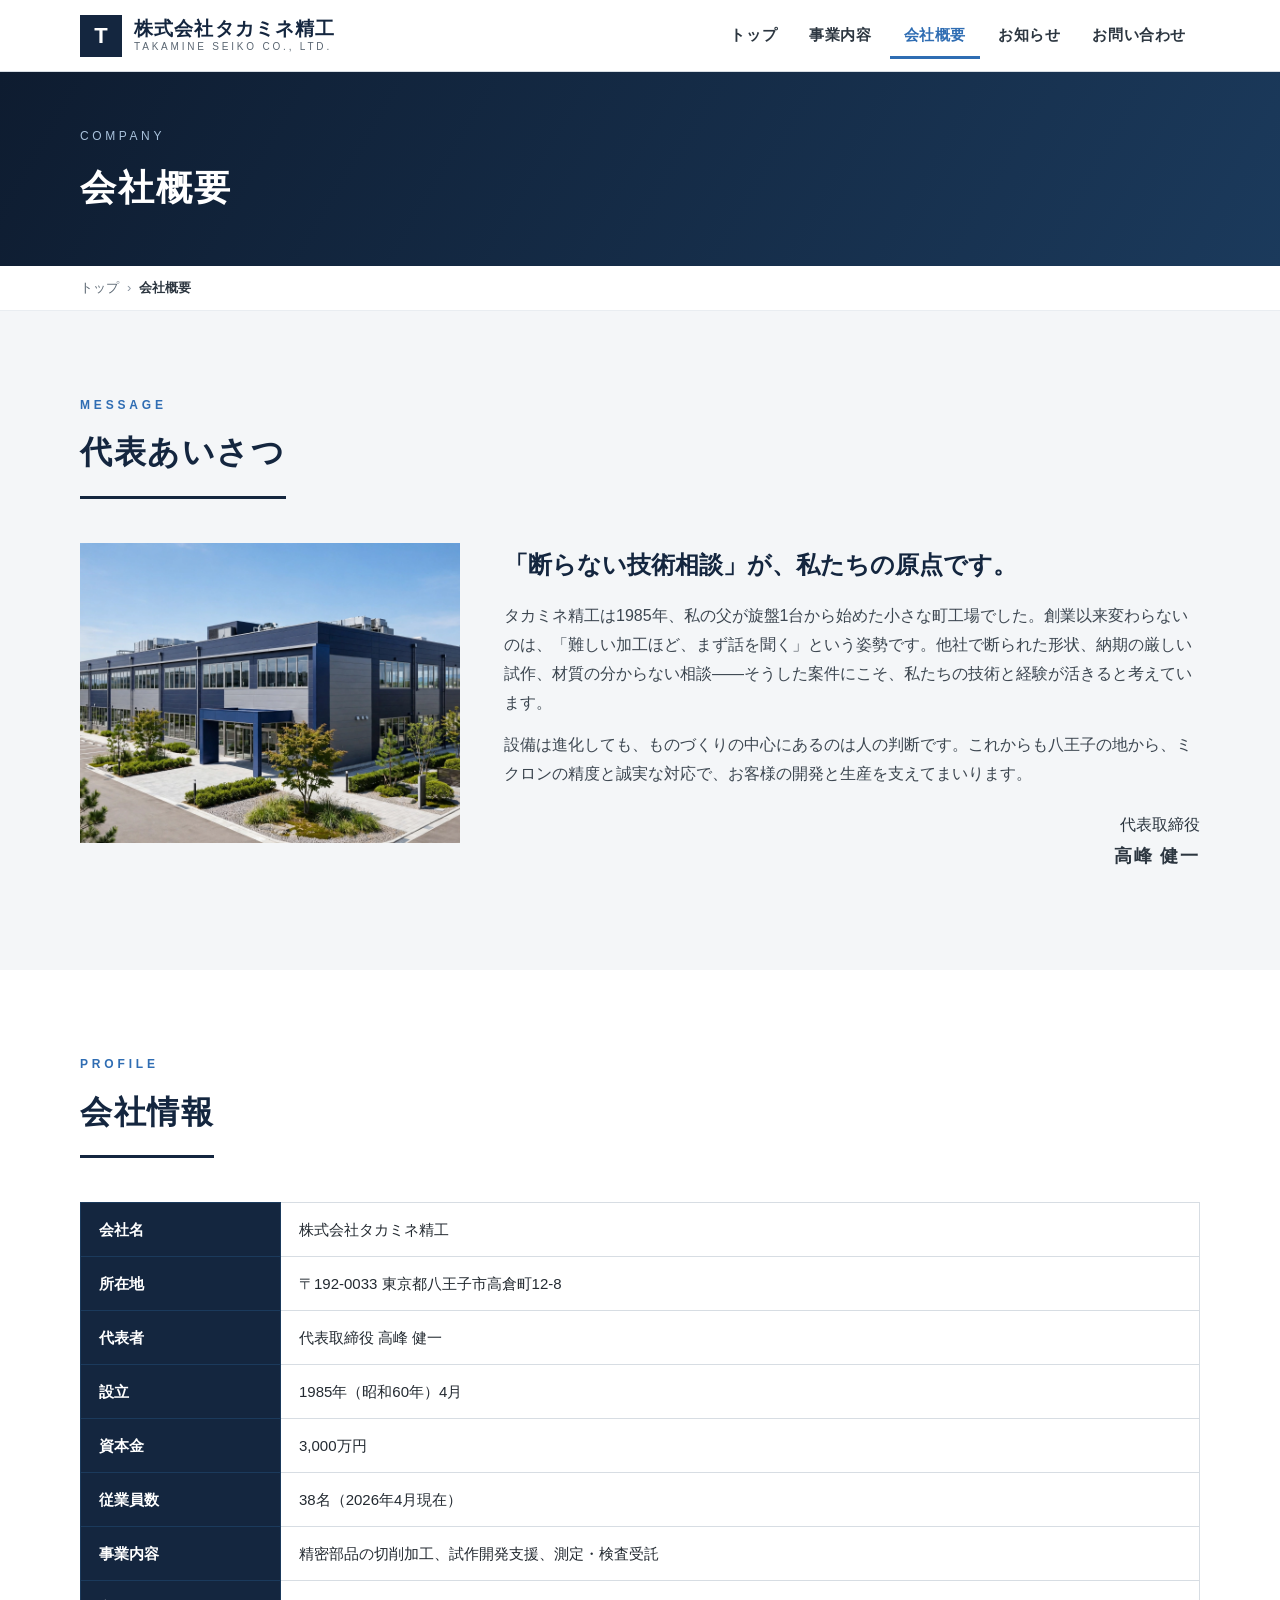
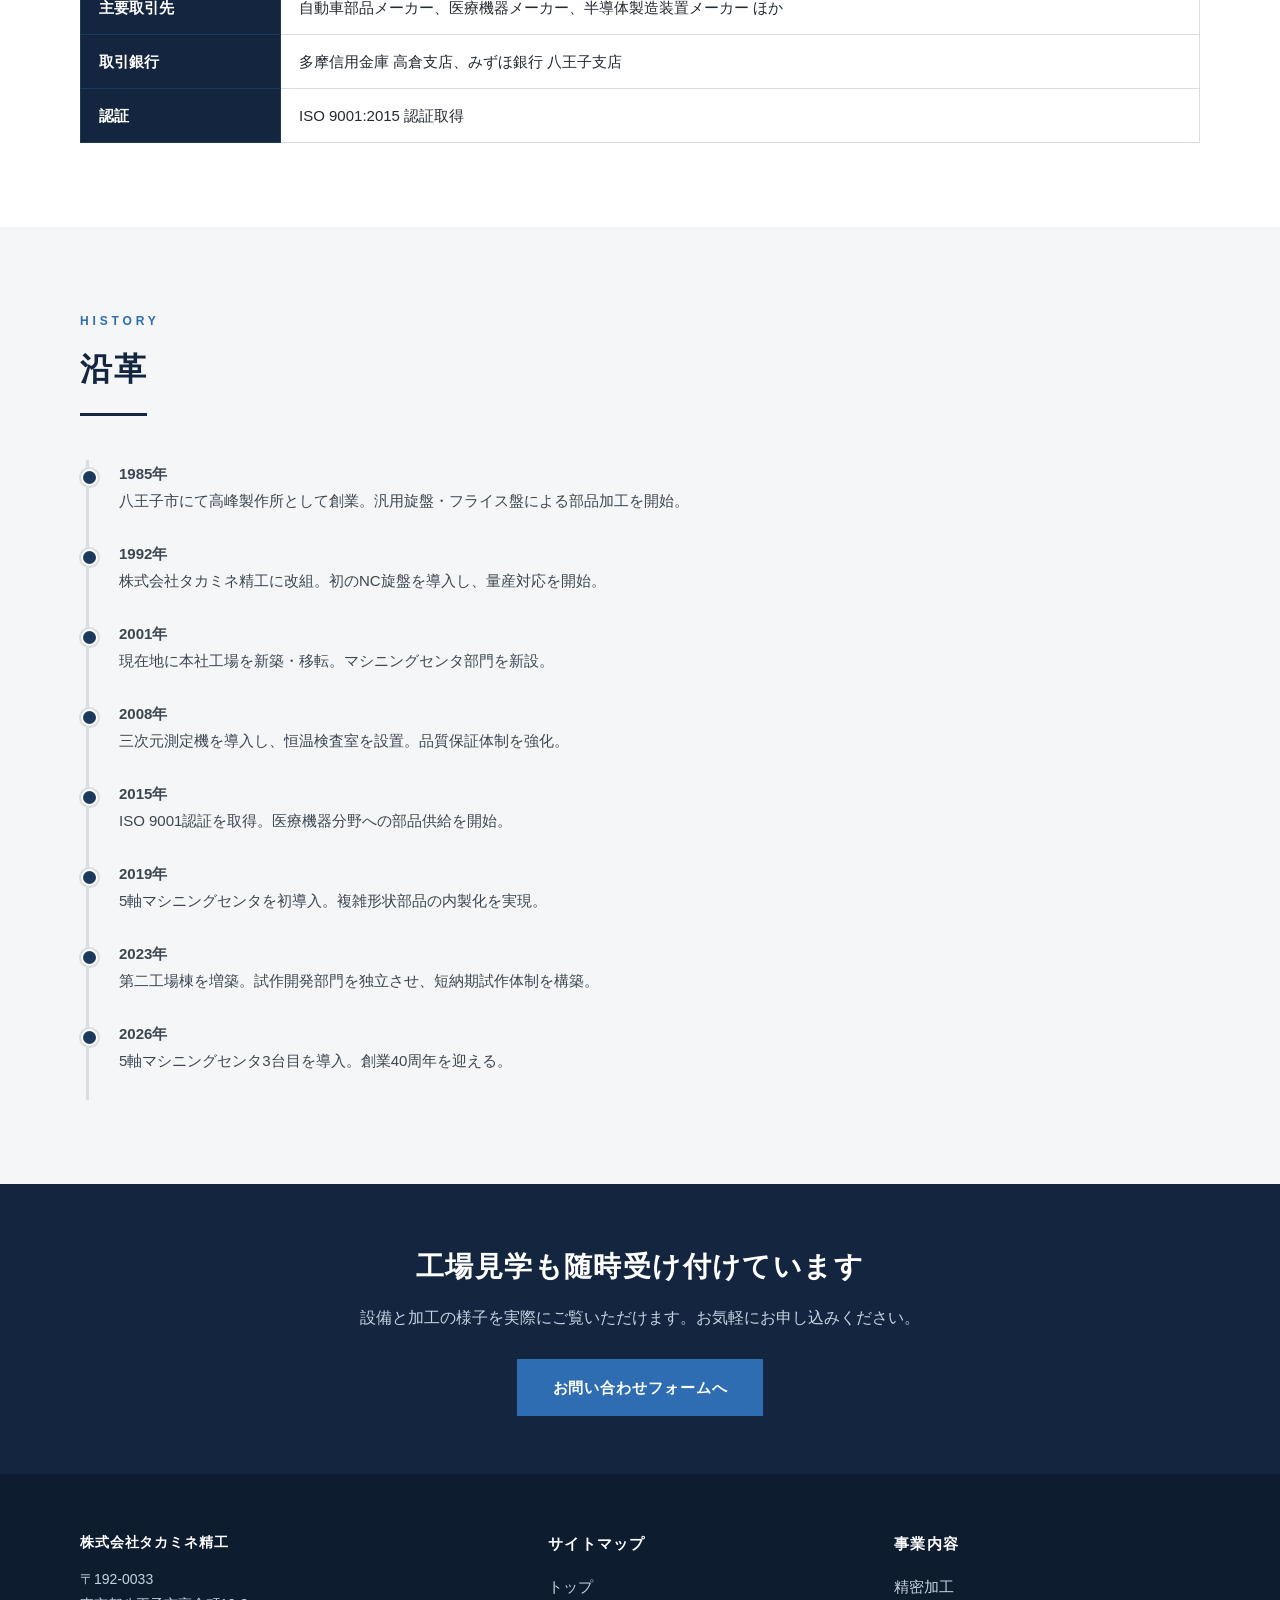
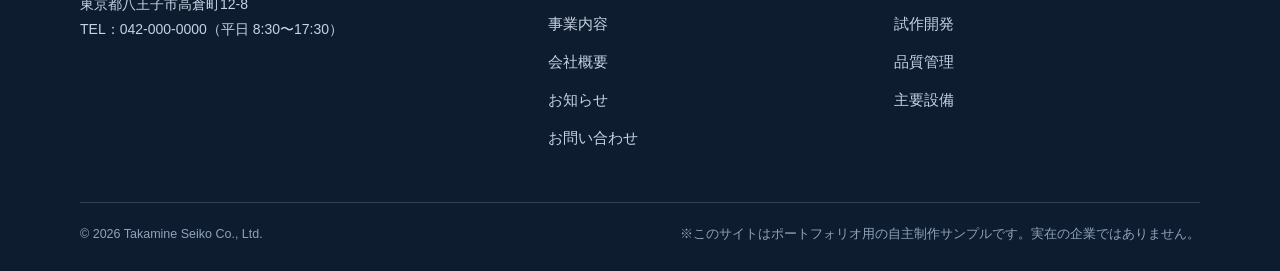
==== about.html @ 19e18044 "株式会社タカミネ精工 コーポレートサイト サンプル（ポートフォリオ用・架空企業）" ====
<!DOCTYPE html>
<html lang="ja">
<head>
<meta charset="UTF-8">
<meta name="viewport" content="width=device-width, initial-scale=1.0">
<title>会社概要｜株式会社タカミネ精工</title>
<meta name="description" content="株式会社タカミネ精工の会社概要。会社情報、代表あいさつ、沿革をご紹介します。">
<link rel="stylesheet" href="style.css">
</head>
<body>

<header class="site-header">
  <div class="header-inner">
    <a class="logo" href="index.html">
      <span class="logo-mark">T</span>
      <span class="logo-text">
        <span class="logo-name">株式会社タカミネ精工</span>
        <span class="logo-sub">TAKAMINE SEIKO CO., LTD.</span>
      </span>
    </a>
    <button class="nav-toggle" type="button" aria-label="メニューを開閉" aria-expanded="false" aria-controls="global-nav">
      <span></span><span></span><span></span>
    </button>
    <nav class="global-nav" id="global-nav" aria-label="グローバルナビゲーション">
      <ul class="nav-list">
        <li><a href="index.html">トップ</a></li>
        <li><a href="business.html">事業内容</a></li>
        <li><a href="about.html" class="is-current" aria-current="page">会社概要</a></li>
        <li><a href="news.html">お知らせ</a></li>
        <li><a href="contact.html">お問い合わせ</a></li>
      </ul>
    </nav>
  </div>
</header>

<main>
  <section class="page-hero">
    <div class="container">
      <p class="page-label">COMPANY</p>
      <h1>会社概要</h1>
    </div>
  </section>
  <nav class="breadcrumb" aria-label="パンくずリスト">
    <div class="container">
      <ol>
        <li><a href="index.html">トップ</a></li>
        <li><span aria-current="page">会社概要</span></li>
      </ol>
    </div>
  </nav>

  <!-- 代表あいさつ -->
  <section class="section">
    <div class="container">
      <div class="section-head fade-in">
        <span class="section-label">MESSAGE</span>
        <h2 class="section-title">代表あいさつ</h2>
      </div>
      <div class="greeting fade-in">
        <img src="assets/factory-exterior.webp" alt="株式会社タカミネ精工 本社工場の外観">
        <div>
          <h2>「断らない技術相談」が、私たちの原点です。</h2>
          <p>タカミネ精工は1985年、私の父が旋盤1台から始めた小さな町工場でした。創業以来変わらないのは、「難しい加工ほど、まず話を聞く」という姿勢です。他社で断られた形状、納期の厳しい試作、材質の分からない相談——そうした案件にこそ、私たちの技術と経験が活きると考えています。</p>
          <p>設備は進化しても、ものづくりの中心にあるのは人の判断です。これからも八王子の地から、ミクロンの精度と誠実な対応で、お客様の開発と生産を支えてまいります。</p>
          <p class="sign">代表取締役<br><strong>高峰 健一</strong></p>
        </div>
      </div>
    </div>
  </section>

  <!-- 会社情報 -->
  <section class="section section-white">
    <div class="container">
      <div class="section-head fade-in">
        <span class="section-label">PROFILE</span>
        <h2 class="section-title">会社情報</h2>
      </div>
      <table class="data-table info-table fade-in">
        <tbody>
          <tr><th scope="row">会社名</th><td>株式会社タカミネ精工</td></tr>
          <tr><th scope="row">所在地</th><td>〒192-0033 東京都八王子市高倉町12-8</td></tr>
          <tr><th scope="row">代表者</th><td>代表取締役 高峰 健一</td></tr>
          <tr><th scope="row">設立</th><td>1985年（昭和60年）4月</td></tr>
          <tr><th scope="row">資本金</th><td>3,000万円</td></tr>
          <tr><th scope="row">従業員数</th><td>38名（2026年4月現在）</td></tr>
          <tr><th scope="row">事業内容</th><td>精密部品の切削加工、試作開発支援、測定・検査受託</td></tr>
          <tr><th scope="row">主要取引先</th><td>自動車部品メーカー、医療機器メーカー、半導体製造装置メーカー ほか</td></tr>
          <tr><th scope="row">取引銀行</th><td>多摩信用金庫 高倉支店、みずほ銀行 八王子支店</td></tr>
          <tr><th scope="row">認証</th><td>ISO 9001:2015 認証取得</td></tr>
        </tbody>
      </table>
    </div>
  </section>

  <!-- 沿革 -->
  <section class="section">
    <div class="container">
      <div class="section-head fade-in">
        <span class="section-label">HISTORY</span>
        <h2 class="section-title">沿革</h2>
      </div>
      <div class="timeline fade-in">
        <div class="timeline-item">
          <p class="timeline-year">1985年</p>
          <p>八王子市にて高峰製作所として創業。汎用旋盤・フライス盤による部品加工を開始。</p>
        </div>
        <div class="timeline-item">
          <p class="timeline-year">1992年</p>
          <p>株式会社タカミネ精工に改組。初のNC旋盤を導入し、量産対応を開始。</p>
        </div>
        <div class="timeline-item">
          <p class="timeline-year">2001年</p>
          <p>現在地に本社工場を新築・移転。マシニングセンタ部門を新設。</p>
        </div>
        <div class="timeline-item">
          <p class="timeline-year">2008年</p>
          <p>三次元測定機を導入し、恒温検査室を設置。品質保証体制を強化。</p>
        </div>
        <div class="timeline-item">
          <p class="timeline-year">2015年</p>
          <p>ISO 9001認証を取得。医療機器分野への部品供給を開始。</p>
        </div>
        <div class="timeline-item">
          <p class="timeline-year">2019年</p>
          <p>5軸マシニングセンタを初導入。複雑形状部品の内製化を実現。</p>
        </div>
        <div class="timeline-item">
          <p class="timeline-year">2023年</p>
          <p>第二工場棟を増築。試作開発部門を独立させ、短納期試作体制を構築。</p>
        </div>
        <div class="timeline-item">
          <p class="timeline-year">2026年</p>
          <p>5軸マシニングセンタ3台目を導入。創業40周年を迎える。</p>
        </div>
      </div>
    </div>
  </section>

  <section class="cta-band">
    <div class="container fade-in">
      <h2>工場見学も随時受け付けています</h2>
      <p>設備と加工の様子を実際にご覧いただけます。お気軽にお申し込みください。</p>
      <a class="btn btn-primary" href="contact.html">お問い合わせフォームへ</a>
    </div>
  </section>
</main>

<footer class="site-footer">
  <div class="container">
    <div class="footer-inner">
      <div>
        <p class="footer-logo">株式会社タカミネ精工</p>
        <p>〒192-0033<br>東京都八王子市高倉町12-8<br>TEL：042-000-0000（平日 8:30〜17:30）</p>
      </div>
      <div>
        <h3>サイトマップ</h3>
        <ul class="footer-sitemap">
          <li><a href="index.html">トップ</a></li>
          <li><a href="business.html">事業内容</a></li>
          <li><a href="about.html">会社概要</a></li>
          <li><a href="news.html">お知らせ</a></li>
          <li><a href="contact.html">お問い合わせ</a></li>
        </ul>
      </div>
      <div>
        <h3>事業内容</h3>
        <ul class="footer-sitemap">
          <li><a href="business.html#machining">精密加工</a></li>
          <li><a href="business.html#prototype">試作開発</a></li>
          <li><a href="business.html#quality">品質管理</a></li>
          <li><a href="business.html#equipment">主要設備</a></li>
        </ul>
      </div>
    </div>
    <div class="footer-bottom">
      <span>© <span id="copyright-year">2026</span> Takamine Seiko Co., Ltd.</span>
      <span>※このサイトはポートフォリオ用の自主制作サンプルです。実在の企業ではありません。</span>
    </div>
  </div>
</footer>

<script src="script.js"></script>
</body>
</html>
---- style.css ----
/* ============================================================
   株式会社タカミネ精工 コーポレートサイト（サンプル）
   共通スタイルシート — ネイビー×グレーのB2Bコーポレートデザイン
   ============================================================ */
:root {
  --navy-900: #0e1c30;
  --navy-800: #14263f;
  --navy-700: #1b3a5c;
  --navy-600: #26507c;
  --steel-500: #5a6672;
  --steel-400: #8a94a0;
  --steel-200: #d7dde3;
  --steel-100: #e9edf1;
  --bg: #f4f6f8;
  --white: #ffffff;
  --accent: #2f6db3;
  --accent-dark: #245a94;
  --error: #b3261e;
  --header-h: 72px;
  --max-w: 1120px;
}

* { margin: 0; padding: 0; box-sizing: border-box; }

html { scroll-behavior: smooth; }

body {
  font-family: "Hiragino Kaku Gothic ProN", "Hiragino Sans", "Noto Sans JP", "Yu Gothic", Meiryo, sans-serif;
  color: #232a31;
  background: var(--bg);
  line-height: 1.8;
  font-size: 16px;
  padding-top: var(--header-h);
}

img { max-width: 100%; display: block; }
a { color: var(--accent); text-decoration: none; }
a:hover { text-decoration: underline; }
ul { list-style: none; }

.container {
  width: min(var(--max-w), 100% - 40px);
  margin-inline: auto;
}

/* ---------- ヘッダー ---------- */
.site-header {
  position: fixed;
  inset: 0 0 auto 0;
  height: var(--header-h);
  background: rgba(255, 255, 255, 0.97);
  border-bottom: 1px solid var(--steel-200);
  z-index: 100;
  transition: box-shadow 0.25s ease;
}
.site-header.is-scrolled { box-shadow: 0 4px 18px rgba(14, 28, 48, 0.14); }

.header-inner {
  width: min(var(--max-w), 100% - 40px);
  margin-inline: auto;
  height: 100%;
  display: flex;
  align-items: center;
  justify-content: space-between;
  gap: 24px;
}

.logo { display: flex; align-items: center; gap: 12px; color: var(--navy-800); }
.logo:hover { text-decoration: none; }
.logo-mark {
  width: 42px; height: 42px; flex: none;
  background: var(--navy-800);
  color: #fff;
  display: grid; place-items: center;
  font-size: 22px; font-weight: 700;
  letter-spacing: 0;
}
.logo-text { line-height: 1.25; }
.logo-name { font-size: 19px; font-weight: 700; letter-spacing: 0.06em; display: block; }
.logo-sub { font-size: 10px; letter-spacing: 0.28em; color: var(--steel-500); display: block; }

.global-nav .nav-list { display: flex; gap: 4px; }
.global-nav a {
  display: block;
  padding: 8px 14px;
  color: #2c3640;
  font-size: 15px;
  font-weight: 600;
  letter-spacing: 0.04em;
  border-bottom: 3px solid transparent;
}
.global-nav a:hover { text-decoration: none; color: var(--accent); }
.global-nav a.is-current { color: var(--accent); border-bottom-color: var(--accent); }

.nav-toggle {
  display: none;
  width: 44px; height: 44px;
  background: none; border: 1px solid var(--steel-200);
  cursor: pointer;
  position: relative;
}
.nav-toggle span {
  position: absolute; left: 11px; right: 11px; height: 2px;
  background: var(--navy-800);
  transition: transform 0.25s ease, opacity 0.2s ease, top 0.25s ease;
}
.nav-toggle span:nth-child(1) { top: 14px; }
.nav-toggle span:nth-child(2) { top: 21px; }
.nav-toggle span:nth-child(3) { top: 28px; }
.nav-toggle[aria-expanded="true"] span:nth-child(1) { top: 21px; transform: rotate(45deg); }
.nav-toggle[aria-expanded="true"] span:nth-child(2) { opacity: 0; }
.nav-toggle[aria-expanded="true"] span:nth-child(3) { top: 21px; transform: rotate(-45deg); }

/* ---------- ヒーロー（トップ） ---------- */
.hero {
  position: relative;
  color: #fff;
  background: var(--navy-900);
}
.hero-bg {
  position: absolute; inset: 0;
  width: 100%; height: 100%;
  object-fit: cover;
  opacity: 0.55;
}
.hero::after {
  content: "";
  position: absolute; inset: 0;
  background: linear-gradient(100deg, rgba(14, 28, 48, 0.88) 30%, rgba(14, 28, 48, 0.35) 75%);
}
.hero-inner {
  position: relative; z-index: 1;
  padding: 104px 0 96px;
}
.hero-label {
  display: inline-block;
  font-size: 12px; letter-spacing: 0.3em;
  border: 1px solid rgba(255, 255, 255, 0.55);
  padding: 5px 14px;
  margin-bottom: 26px;
}
.hero h1 {
  font-size: clamp(30px, 5vw, 48px);
  line-height: 1.45;
  letter-spacing: 0.05em;
  font-weight: 700;
  margin-bottom: 22px;
}
.hero p { max-width: 620px; color: #dbe4ee; margin-bottom: 36px; }

/* ---------- ページヒーロー（下層） ---------- */
.page-hero {
  background: linear-gradient(120deg, var(--navy-900), var(--navy-700));
  color: #fff;
  padding: 54px 0 46px;
}
.page-hero .page-label { font-size: 12px; letter-spacing: 0.3em; color: #a9c2dc; margin-bottom: 8px; }
.page-hero h1 { font-size: clamp(26px, 4vw, 36px); letter-spacing: 0.06em; }

.breadcrumb {
  background: var(--white);
  border-bottom: 1px solid var(--steel-100);
  font-size: 13px;
  color: var(--steel-500);
}
.breadcrumb ol {
  list-style: none;
  display: flex; flex-wrap: wrap; gap: 8px;
  padding: 10px 0;
}
.breadcrumb li + li::before { content: "›"; margin-right: 8px; color: var(--steel-400); }
.breadcrumb a { color: var(--steel-500); }
.breadcrumb [aria-current] { color: #2c3640; font-weight: 600; }

/* ---------- ボタン ---------- */
.btn {
  display: inline-block;
  padding: 13px 34px;
  font-size: 15px; font-weight: 700; letter-spacing: 0.06em;
  border: 2px solid transparent;
  transition: background 0.2s ease, color 0.2s ease;
}
.btn:hover { text-decoration: none; }
.btn-primary { background: var(--accent); color: #fff; }
.btn-primary:hover { background: var(--accent-dark); }
.btn-ghost { border-color: rgba(255, 255, 255, 0.8); color: #fff; margin-left: 12px; }
.btn-ghost:hover { background: rgba(255, 255, 255, 0.14); }
.btn-navy { background: var(--navy-800); color: #fff; }
.btn-navy:hover { background: var(--navy-700); }

/* ---------- セクション ---------- */
.section { padding: 84px 0; }
.section-white { background: var(--white); }
.section-head { margin-bottom: 44px; }
.section-label {
  font-size: 12px; letter-spacing: 0.32em;
  color: var(--accent); font-weight: 700;
  display: block; margin-bottom: 8px;
}
.section-title {
  font-size: clamp(24px, 3.4vw, 32px);
  letter-spacing: 0.05em;
  color: var(--navy-800);
  padding-bottom: 14px;
  border-bottom: 3px solid var(--navy-800);
  display: inline-block;
}
.section-lead { margin-top: 20px; color: #3c4650; max-width: 760px; }

/* ---------- カード ---------- */
.cards { display: grid; grid-template-columns: repeat(3, 1fr); gap: 26px; }
.card {
  background: var(--white);
  border: 1px solid var(--steel-200);
  overflow: hidden;
}
.section-white .card { background: var(--bg); }
.card img { width: 100%; height: 190px; object-fit: cover; }
.card-body { padding: 24px 24px 28px; }
.card-body h3 { font-size: 18px; color: var(--navy-800); margin-bottom: 10px; letter-spacing: 0.04em; }
.card-body p { font-size: 14.5px; color: #3c4650; }
.card-link { display: inline-block; margin-top: 16px; font-weight: 700; font-size: 14px; }

/* ---------- 強み ---------- */
.strength-list { display: grid; grid-template-columns: repeat(3, 1fr); gap: 26px; counter-reset: strength; }
.strength-item {
  background: var(--white);
  border-top: 4px solid var(--navy-700);
  padding: 30px 26px;
}
.strength-num {
  font-size: 30px; font-weight: 700; color: var(--steel-200);
  line-height: 1; display: block; margin-bottom: 14px;
  font-family: "Helvetica Neue", Arial, sans-serif;
}
.strength-item h3 { font-size: 18px; color: var(--navy-800); margin-bottom: 10px; }
.strength-item p { font-size: 14.5px; color: #3c4650; }

/* ---------- お知らせ ---------- */
.news-list { background: var(--white); border: 1px solid var(--steel-200); }
.news-item {
  display: flex; align-items: baseline; gap: 18px;
  padding: 18px 24px;
  border-bottom: 1px solid var(--steel-100);
}
.news-item:last-child { border-bottom: none; }
.news-date { font-size: 14px; color: var(--steel-500); white-space: nowrap; font-variant-numeric: tabular-nums; }
.tag {
  flex: none;
  font-size: 11.5px; font-weight: 700; letter-spacing: 0.05em;
  padding: 2px 10px;
  color: #fff; background: var(--steel-500);
  text-align: center; min-width: 76px;
}
.tag-product { background: var(--navy-600); }
.tag-event { background: #4c7a5b; }
.tag-recruit { background: #96762e; }
.news-item a { color: #232a31; font-size: 15px; }
.news-item a:hover { color: var(--accent); }
.more-link { text-align: right; margin-top: 18px; font-weight: 700; font-size: 14.5px; }

/* ---------- 表 ---------- */
.data-table {
  width: 100%;
  border-collapse: collapse;
  background: var(--white);
  font-size: 15px;
}
.data-table th, .data-table td {
  border: 1px solid var(--steel-200);
  padding: 13px 18px;
  text-align: left;
  vertical-align: top;
}
.data-table th { background: var(--steel-100); color: var(--navy-800); font-weight: 700; white-space: nowrap; }
.info-table th { width: 200px; background: var(--navy-800); color: #fff; border-color: var(--navy-700); }
.info-table td { border-color: var(--steel-200); }

/* ---------- 事業ブロック ---------- */
.business-block {
  display: grid; grid-template-columns: 1fr 1fr; gap: 44px;
  align-items: center;
  margin-bottom: 72px;
}
.business-block:last-of-type { margin-bottom: 0; }
.business-block.reverse .business-media { order: 2; }
.business-media img { width: 100%; height: 320px; object-fit: cover; }
.business-body .biz-label { font-size: 12px; letter-spacing: 0.3em; color: var(--accent); font-weight: 700; }
.business-body h2 { font-size: 26px; color: var(--navy-800); margin: 8px 0 16px; letter-spacing: 0.04em; }
.business-body p { color: #3c4650; margin-bottom: 16px; }
.biz-points li {
  padding-left: 22px; position: relative; font-size: 15px; margin-bottom: 6px;
}
.biz-points li::before {
  content: ""; position: absolute; left: 0; top: 12px;
  width: 10px; height: 3px; background: var(--accent);
}

/* ---------- 沿革 ---------- */
.timeline { border-left: 3px solid var(--steel-200); margin-left: 6px; }
.timeline-item { position: relative; padding: 0 0 26px 30px; }
.timeline-item::before {
  content: ""; position: absolute; left: -8px; top: 9px;
  width: 13px; height: 13px; border-radius: 50%;
  background: var(--navy-700); border: 2px solid #fff;
  box-shadow: 0 0 0 2px var(--steel-200);
}
.timeline-year { font-weight: 700; color: var(--navy-800); font-size: 17px; }
.timeline-item p { color: #3c4650; font-size: 15px; }

/* ---------- 代表あいさつ ---------- */
.greeting { display: grid; grid-template-columns: 380px 1fr; gap: 44px; align-items: start; }
.greeting img { width: 100%; height: 300px; object-fit: cover; }
.greeting h2 { font-size: 24px; color: var(--navy-800); margin-bottom: 16px; }
.greeting p { color: #3c4650; margin-bottom: 14px; }
.greeting .sign { text-align: right; margin-top: 22px; color: #2c3640; }
.greeting .sign strong { font-size: 18px; letter-spacing: 0.1em; }

/* ---------- CTAバンド ---------- */
.cta-band { background: var(--navy-800); color: #fff; padding: 58px 0; text-align: center; }
.cta-band h2 { font-size: clamp(22px, 3vw, 28px); letter-spacing: 0.05em; margin-bottom: 12px; }
.cta-band p { color: #c6d3e2; margin-bottom: 26px; }

/* ---------- フォーム ---------- */
.contact-grid { display: grid; grid-template-columns: 320px 1fr; gap: 44px; align-items: start; }
.contact-info { background: var(--navy-800); color: #fff; padding: 30px 28px; }
.contact-info h2 { font-size: 19px; margin-bottom: 18px; letter-spacing: 0.05em; }
.contact-info dl div { margin-bottom: 16px; }
.contact-info dt { font-size: 12.5px; color: #a9c2dc; letter-spacing: 0.08em; }
.contact-info dd { font-size: 15.5px; }
.contact-info .tel { font-size: 23px; font-weight: 700; letter-spacing: 0.04em; }

.form-card { background: var(--white); border: 1px solid var(--steel-200); padding: 36px; }
.form-row { margin-bottom: 24px; }
.form-row label { display: block; font-weight: 700; font-size: 15px; margin-bottom: 8px; color: var(--navy-800); }
.required {
  font-size: 11px; background: var(--error); color: #fff;
  padding: 1px 7px; margin-left: 8px; vertical-align: 2px; letter-spacing: 0.05em;
}
.form-row input[type="text"],
.form-row input[type="email"],
.form-row input[type="tel"],
.form-row select,
.form-row textarea {
  width: 100%;
  padding: 12px 14px;
  font-size: 15.5px;
  font-family: inherit;
  border: 1px solid var(--steel-400);
  border-radius: 0;
  background: #fff;
  color: #232a31;
}
.form-row textarea { min-height: 150px; resize: vertical; }
.form-row input:focus, .form-row select:focus, .form-row textarea:focus {
  outline: 2px solid var(--accent); outline-offset: 0; border-color: var(--accent);
}
.form-row .is-invalid { border-color: var(--error); background: #fdf3f2; }
.form-error { display: none; color: var(--error); font-size: 13.5px; margin-top: 6px; font-weight: 600; }
.form-error.is-shown { display: block; }
.form-note { font-size: 13px; color: var(--steel-500); margin-bottom: 24px; }
.form-complete {
  display: none;
  background: #eef5ee;
  border: 1px solid #bcd6bc;
  padding: 30px;
  text-align: center;
}
.form-complete.is-shown { display: block; }
.form-complete h2 { color: #2e5b2e; font-size: 21px; margin-bottom: 10px; }

/* ---------- フッター ---------- */
.site-footer { background: var(--navy-900); color: #c6d3e2; }
.footer-inner {
  display: grid; grid-template-columns: 1.4fr 1fr 1fr; gap: 40px;
  padding: 56px 0 40px;
}
.footer-logo { color: #fff; font-size: 19px; font-weight: 700; letter-spacing: 0.06em; margin-bottom: 12px; }
.footer-inner p { font-size: 14px; }
.footer-inner h3 { color: #fff; font-size: 15px; letter-spacing: 0.08em; margin-bottom: 16px; }
.footer-sitemap li { margin-bottom: 9px; }
.footer-sitemap a { color: #c6d3e2; font-size: 14.5px; }
.footer-sitemap a:hover { color: #fff; }
.footer-bottom {
  border-top: 1px solid rgba(255, 255, 255, 0.16);
  padding: 20px 0 26px;
  font-size: 12.5px;
  color: #8fa3ba;
  display: flex; justify-content: space-between; gap: 16px; flex-wrap: wrap;
}

/* ---------- フェードイン ---------- */
.fade-in { opacity: 0; transform: translateY(22px); transition: opacity 0.7s ease, transform 0.7s ease; }
.fade-in.visible { opacity: 1; transform: none; }
@media (prefers-reduced-motion: reduce) {
  .fade-in { opacity: 1; transform: none; transition: none; }
  html { scroll-behavior: auto; }
}

/* ---------- レスポンシブ ---------- */
@media (max-width: 900px) {
  .cards, .strength-list { grid-template-columns: 1fr 1fr; }
  .greeting, .contact-grid { grid-template-columns: 1fr; }
  .business-block { grid-template-columns: 1fr; gap: 24px; }
  .business-block.reverse .business-media { order: 0; }
  .footer-inner { grid-template-columns: 1fr 1fr; }
}
@media (max-width: 720px) {
  :root { --header-h: 62px; }
  body { font-size: 15px; }
  .logo-name { font-size: 16px; }
  .nav-toggle { display: block; }
  .global-nav {
    position: fixed; top: var(--header-h); left: 0; right: 0;
    background: #fff;
    border-bottom: 1px solid var(--steel-200);
    box-shadow: 0 14px 24px rgba(14, 28, 48, 0.12);
    display: none;
  }
  .global-nav.is-open { display: block; }
  .global-nav .nav-list { flex-direction: column; gap: 0; padding: 8px 20px 16px; }
  .global-nav a { padding: 12px 6px; border-bottom: 1px solid var(--steel-100); }
  .global-nav a.is-current { border-bottom: 1px solid var(--steel-100); box-shadow: inset 3px 0 0 var(--accent); }
  .hero-inner { padding: 64px 0 60px; }
  .btn-ghost { margin-left: 0; margin-top: 12px; }
  .hero-actions .btn { display: table; }
  .section { padding: 58px 0; }
  .cards, .strength-list { grid-template-columns: 1fr; }
  .news-item { flex-wrap: wrap; gap: 6px 12px; padding: 15px 18px; }
  .info-table th { width: 118px; }
  .data-table th, .data-table td { padding: 10px 12px; font-size: 14px; }
  .form-card { padding: 26px 20px; }
  .footer-inner { grid-template-columns: 1fr; gap: 28px; padding: 42px 0 30px; }
  .footer-bottom { flex-direction: column; gap: 6px; }
}
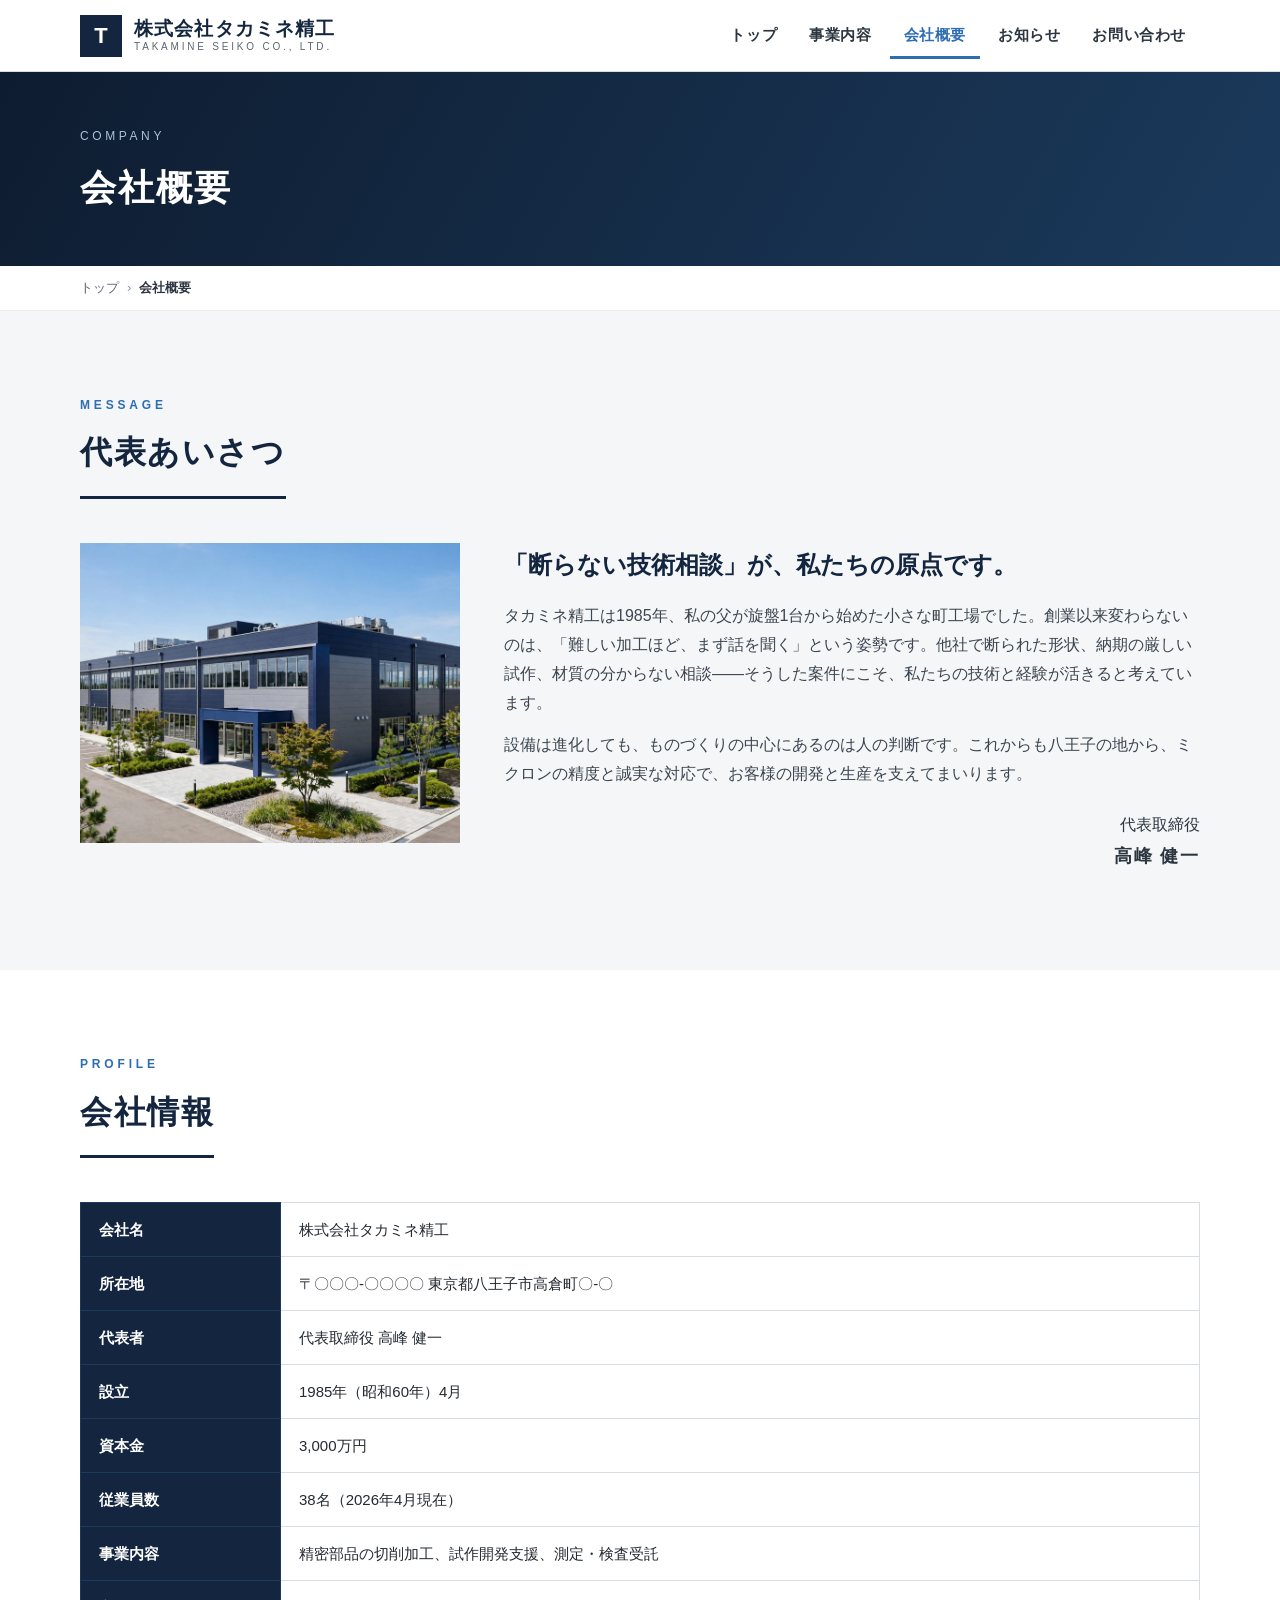
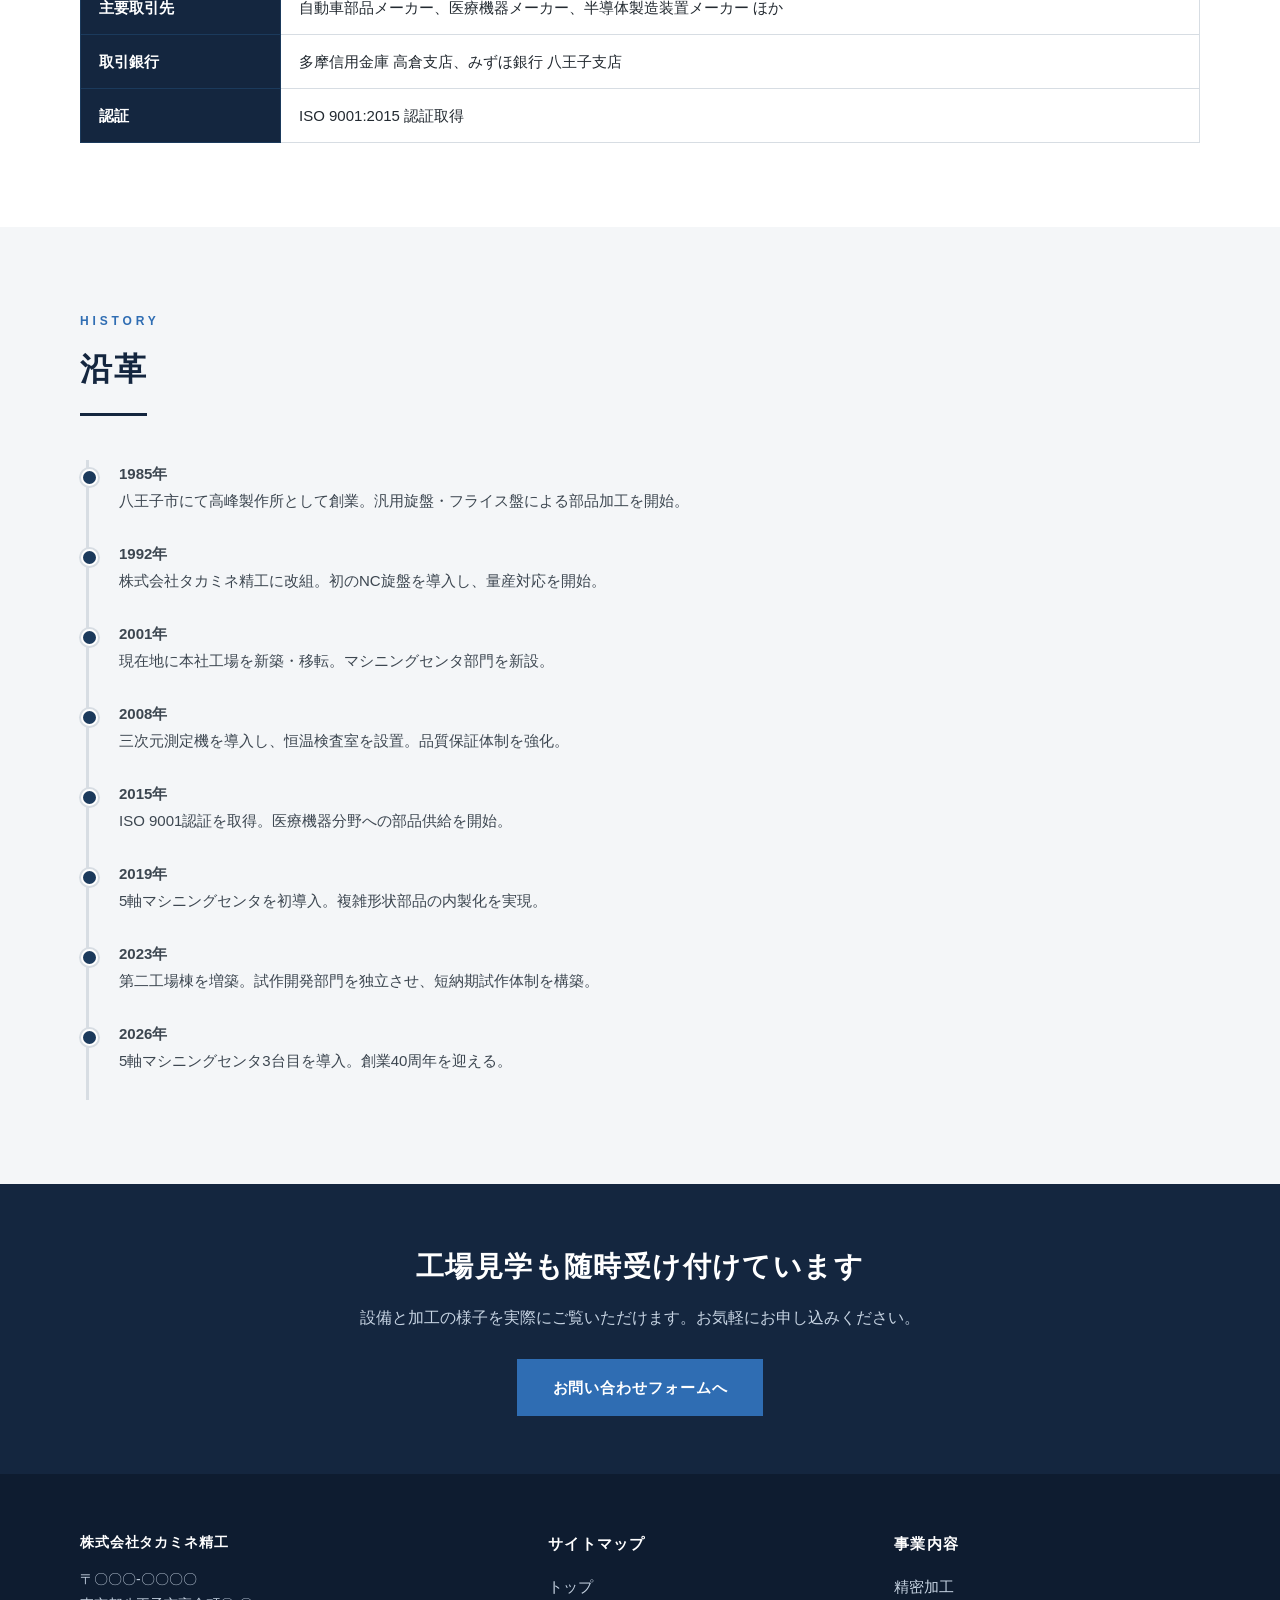
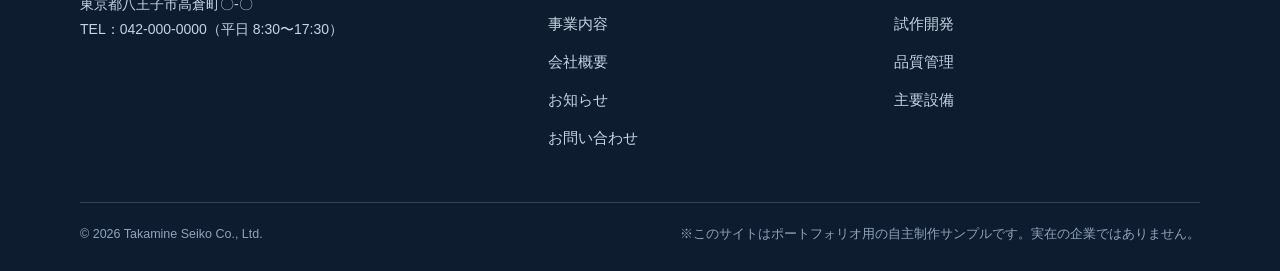
==== commit df0e72ae: "お知らせ注記の文言修正、所在地の数字をマスク" ====
--- a/about.html
+++ b/about.html
@@ -78,7 +78,7 @@
       <table class="data-table info-table fade-in">
         <tbody>
           <tr><th scope="row">会社名</th><td>株式会社タカミネ精工</td></tr>
-          <tr><th scope="row">所在地</th><td>〒192-0033 東京都八王子市高倉町12-8</td></tr>
+          <tr><th scope="row">所在地</th><td>〒〇〇〇-〇〇〇〇 東京都八王子市高倉町〇-〇</td></tr>
           <tr><th scope="row">代表者</th><td>代表取締役 高峰 健一</td></tr>
           <tr><th scope="row">設立</th><td>1985年（昭和60年）4月</td></tr>
           <tr><th scope="row">資本金</th><td>3,000万円</td></tr>
@@ -150,7 +150,7 @@
     <div class="footer-inner">
       <div>
         <p class="footer-logo">株式会社タカミネ精工</p>
-        <p>〒192-0033<br>東京都八王子市高倉町12-8<br>TEL：042-000-0000（平日 8:30〜17:30）</p>
+        <p>〒〇〇〇-〇〇〇〇<br>東京都八王子市高倉町〇-〇<br>TEL：042-000-0000（平日 8:30〜17:30）</p>
       </div>
       <div>
         <h3>サイトマップ</h3>
